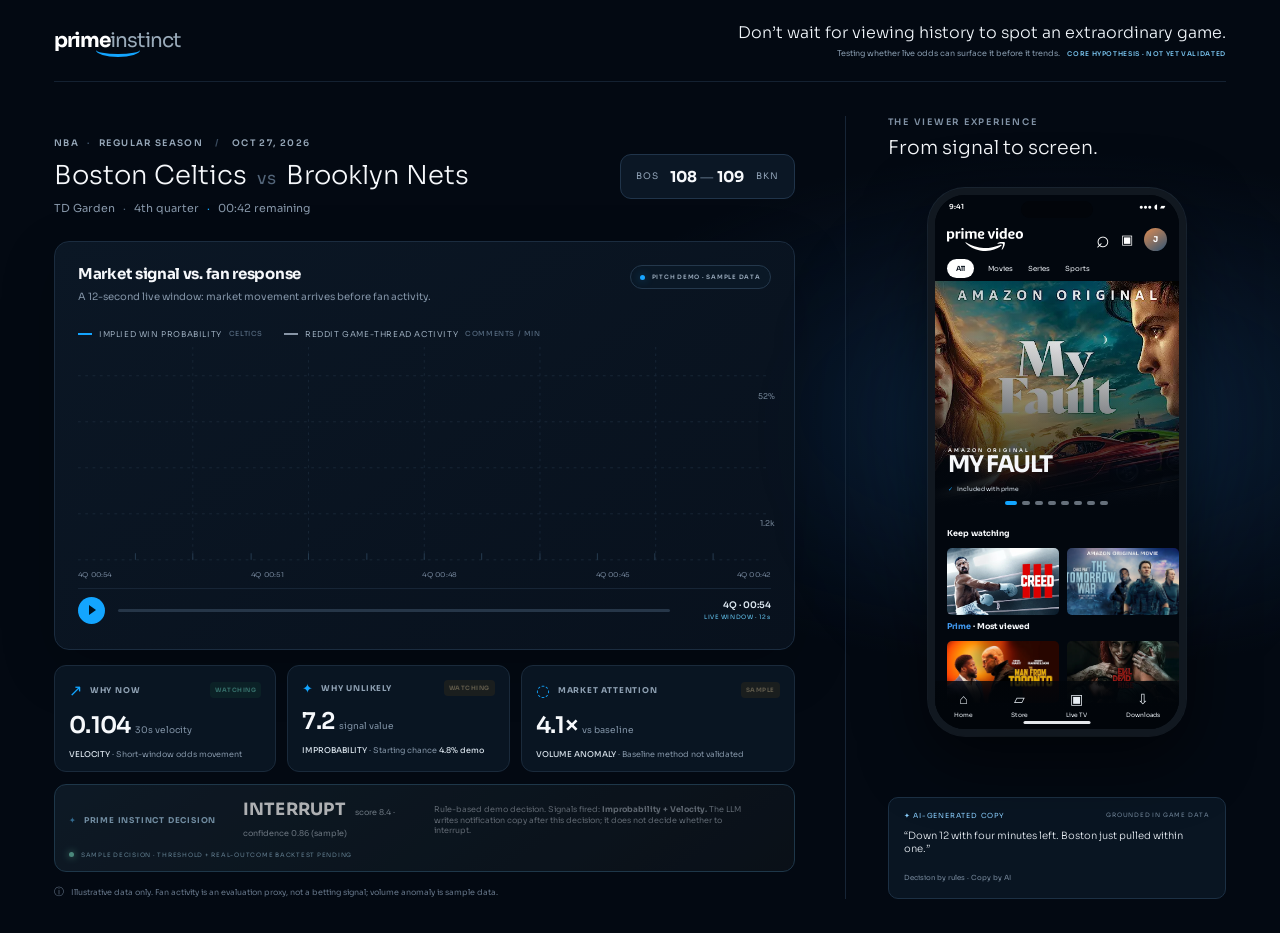
==== demo/index.html @ 635b57d3 "Organize prototype files by category" ====
<!doctype html>
<html lang="en">
  <head>
    <meta charset="UTF-8" />
    <meta name="viewport" content="width=device-width, initial-scale=1.0" />
    <meta name="theme-color" content="#030912" />
    <title>Prime Instinct — Live moment detected</title>
    <link rel="preconnect" href="https://fonts.googleapis.com" />
    <link rel="preconnect" href="https://fonts.gstatic.com" crossorigin />
    <link href="https://fonts.googleapis.com/css2?family=Sora:wght@300;400;500;600;700&display=swap" rel="stylesheet" />
    <link rel="stylesheet" href="styles.css?v=a978d26" />
    <link rel="stylesheet" href="alignment.css?v=a978d26" />
  </head>
  <body>
    <main class="app-shell">
      <header class="topbar">
        <a class="brand" href="#" aria-label="Prime Instinct home">
          <span class="brand-mark">prime<span>instinct</span></span>
          <span class="brand-arrow" aria-hidden="true"></span>
        </a>
        <div class="topbar-right">
          <div class="header-pitch">
            <p class="header-tagline">Don’t wait for viewing history to spot an extraordinary game.</p>
            <small class="header-context">Testing whether live odds can surface it before it trends. <b>CORE HYPOTHESIS · NOT YET VALIDATED</b></small>
          </div>
        </div>
      </header>

      <div class="workspace">
        <section class="analytics-panel">
          <div class="game-heading">
            <div>
              <div class="league-line">NBA <span>·</span> REGULAR SEASON <span class="separator">/</span> OCT 27, 2026</div>
              <h1>Boston Celtics <span class="versus">vs</span> Brooklyn Nets</h1>
              <p class="game-subtitle">TD Garden <span>·</span> 4th quarter <span class="blue-text">·</span> 00:42 remaining</p>
            </div>
            <div class="score-card"><span>BOS</span><strong>108 <b>—</b> 109</strong><span>BKN</span></div>
          </div>

          <div class="chart-card">
            <div id="chartVisualization">
            <div class="chart-topline">
              <div>
                <h2 id="chartTitle">Market signal vs. fan response</h2>
                <p id="chartDescription">A 12-second live window: market movement arrives before fan activity.</p>
              </div>
              <span class="chart-data-badge"><i></i> PITCH DEMO · SAMPLE DATA</span>
            </div>
            <div class="legend">
              <span id="legendPrimary"><i class="legend-odds"></i> IMPLIED WIN PROBABILITY <b>CELTICS</b></span>
              <span id="legendSecondary"><i class="legend-social"></i> REDDIT GAME-THREAD ACTIVITY <b>COMMENTS / MIN</b></span>
            </div>
            <div class="chart-wrap">
              <div class="chart-label label-odds">52%</div>
              <div class="chart-label label-social" id="secondaryAxisLabel">1.2k</div>
              <svg class="chart" viewBox="0 0 760 286" preserveAspectRatio="none" role="img" aria-label="Odds movement rises before game thread activity">
                <defs>
                  <linearGradient id="oddsFill" x1="0" x2="0" y1="0" y2="1"><stop offset="0" stop-color="#16a6ff" stop-opacity=".24"/><stop offset="1" stop-color="#16a6ff" stop-opacity="0"/></linearGradient>
                  <linearGradient id="buzzFill" x1="0" x2="0" y1="0" y2="1"><stop offset="0" stop-color="#a2b4c9" stop-opacity=".14"/><stop offset="1" stop-color="#a2b4c9" stop-opacity="0"/></linearGradient>
                  <clipPath id="chartRevealClip" class="chart-reveal-clip"><rect x="0" y="0" width="0" height="259"/></clipPath>
                </defs>
                <g class="grid-lines"><path d="M0 35H760M0 91H760M0 147H760M0 203H760M0 259H760"/><path d="M126 0V259M253 0V259M380 0V259M507 0V259M634 0V259"/></g>
                <g class="second-ticks" aria-hidden="true"><path d="M63 251V259M126 251V259M190 251V259M253 251V259M317 251V259M380 251V259M443 251V259M507 251V259M570 251V259M633 251V259M697 251V259"/></g>
                <path class="buzz-area animated-area" d="M0 231 C80 229 105 222 150 224 S220 218 254 221 S320 207 380 210 S465 196 508 200 S575 179 634 180 S700 115 760 80 L760 259 L0 259Z"/>
                <path class="odds-area animated-area" d="M0 221 C65 220 91 212 127 215 S210 209 253 211 S332 203 380 206 S448 193 507 195 S561 183 583 177 S610 134 634 105 S680 81 703 55 S738 39 760 30 L760 259 L0 259Z"/>
                <g clip-path="url(#chartRevealClip)">
                  <path class="buzz-line" d="M0 231 C80 229 105 222 150 224 S220 218 254 221 S320 207 380 210 S465 196 508 200 S575 179 634 180 S700 115 760 80"/>
                  <path class="odds-line" d="M0 221 C65 220 91 212 127 215 S210 209 253 211 S332 203 380 206 S448 193 507 195 S561 183 583 177 S610 134 634 105 S680 81 703 55 S738 39 760 30"/>
                </g>
                <g class="chart-marker" id="chartMarker"><line x1="475" y1="0" x2="475" y2="259"/><circle cx="475" cy="198" r="5"/><rect x="419" y="8" width="112" height="26" rx="13"/><text x="475" y="25" text-anchor="middle">ODDS SIGNAL</text></g>
                <g class="social-marker" id="socialMarker"><line x1="760" y1="0" x2="760" y2="259"/><circle cx="760" cy="80" r="4"/><rect x="633" y="38" width="120" height="24" rx="12"/><text x="693" y="54" text-anchor="middle">FAN ACTIVITY SPIKE</text></g>
                <g class="chart-axis"><text x="0" y="280">4Q 00:54</text><text x="190" y="280">4Q 00:51</text><text x="378" y="280">4Q 00:48</text><text x="568" y="280">4Q 00:45</text><text x="760" y="280" text-anchor="end">4Q 00:42</text></g>
              </svg>
            </div>
            <div class="timeline-control">
              <button class="play-button" id="playButton" aria-label="Play demo">
                <span id="playIcon" class="play-control-icon" aria-hidden="true">
                  <span class="play-glyph"></span>
                  <span class="pause-glyph"><i></i><i></i></span>
                  <img class="replay-glyph" src="../public/icons/replay.svg" alt="" />
                </span>
              </button>
              <div class="timeline-track"><div class="timeline-progress" id="timelineProgress"></div><input id="timelineSlider" type="range" min="0" max="100" value="0" aria-label="Demo timeline" /></div>
              <span class="time-readout" id="timeReadout"><b>4Q · 00:54</b><small id="timelineDelta">LIVE WINDOW · 12s</small></span>
            </div>
            </div>
            <section class="signal-details" id="signalDetails" aria-live="polite" hidden>
              <div class="signal-detail-top">
                <span class="eyebrow">SIGNAL DETAIL <i> / </i> <b id="signalDetailEyebrow">ODDS VELOCITY</b></span>
                <button class="signal-details-close" id="signalDetailsClose" type="button"><span>←</span> BACK TO MARKET VIEW</button>
              </div>
              <div class="signal-detail-grid">
                <div class="signal-detail-metric">
                  <span class="signal-detail-label">CURRENT DEMO VALUE</span>
                  <div class="signal-detail-value"><strong id="signalDetailValue"></strong><small id="signalDetailUnit"></small></div>
                  <p id="signalDetailContext"></p>
                </div>
                <div class="signal-detail-copy">
                  <span class="signal-detail-label">WHAT THIS SIGNAL MEANS</span>
                  <h3 id="signalDetailTitle"></h3>
                  <p id="signalDetailBody"></p>
                  <div class="signal-detail-caveat"><b>DEMO NOTE</b><p id="signalDetailNote"></p></div>
                </div>
              </div>
            </section>
          </div>

          <div class="signal-row">
            <article class="signal-card interactive-signal" data-signal="velocity" role="button" tabindex="0" aria-expanded="false" aria-controls="signalDetails" aria-label="Explain why the odds movement makes this a timely moment">
              <div class="signal-card-head"><span class="signal-icon">↗</span><span>WHY NOW</span><span class="status-tag" id="velocityStatus">WATCHING</span></div>
              <div class="signal-value">0.104 <small>30s velocity</small></div>
              <p><b>VELOCITY</b> · Short-window odds movement</p>
            </article>
            <article class="signal-card interactive-signal" data-signal="improbability" role="button" tabindex="0" aria-expanded="false" aria-controls="signalDetails" aria-label="Explain why this outcome is unusual">
              <div class="signal-card-head"><span class="signal-icon star">✦</span><span>WHY UNLIKELY</span><span class="status-tag muted" id="improbabilityStatus">WATCHING</span></div>
              <div class="signal-value">7.2 <small>signal value</small></div>
              <p><b>IMPROBABILITY</b> · Starting chance <b>4.8% demo</b></p>
            </article>
            <article class="signal-card volume-card interactive-signal" data-signal="volume" role="button" tabindex="0" aria-expanded="false" aria-controls="signalDetails" aria-label="Explain market attention and the sample volume baseline">
              <div class="signal-card-head"><span class="signal-icon">◌</span><span>MARKET ATTENTION</span><span class="status-tag muted">SAMPLE</span></div>
              <div class="signal-value">4.1× <small>vs baseline</small></div>
              <p><b>VOLUME ANOMALY</b> · Baseline method not validated</p>
            </article>
          </div>
          <div class="decision-card">
              <div class="decision-head"><span class="decision-icon">✦</span><span>PRIME INSTINCT DECISION</span></div>
              <div class="decision-result">INTERRUPT <span>score 8.4 · confidence 0.86 (sample)</span></div>
              <p>Rule-based demo decision. Signals fired: <b>Improbability + Velocity.</b> The LLM writes notification copy after this decision; it does not decide whether to interrupt.</p>
              <div class="decision-foot"><span class="pulse"></span> SAMPLE DECISION · THRESHOLD + REAL-OUTCOME BACKTEST PENDING</div>
          </div>
          <footer class="footnote"><span>ⓘ</span> Illustrative data only. Fan activity is an evaluation proxy, not a betting signal; volume anomaly is sample data.</footer>
        </section>

        <aside class="phone-column">
          <div class="phone-column-head"><div><div class="eyebrow">THE VIEWER EXPERIENCE</div><h2>From signal to screen.</h2></div></div>
          <div class="phone-stage">
            <div class="phone-glow"></div>
            <div class="phone-frame">
              <div class="phone-screen">
                <div class="phone-status"><span>9:41</span><span>●●●  ◖  ▰</span></div>
                <div class="phone-header"><img src="../public/figma/prime-video-logo.svg" alt="prime video"/><span class="phone-search">⌕</span><span class="cast-icon">▣</span><div class="profile-pic">J</div></div>
                <div class="phone-tabs"><span class="selected">All</span><span>Movies</span><span>Series</span><span>Sports</span></div>
                <div class="phone-hero"><img src="../public/figma/hero.png" alt="My Fault featured title artwork"/><div class="hero-shade"></div><div class="hero-copy"><span class="hero-kicker">AMAZON ORIGINAL</span><strong>MY FAULT</strong><span class="included"><i>✓</i> Included with prime</span></div></div>
                <div class="phone-dots"><i class="active"></i><i></i><i></i><i></i><i></i><i></i><i></i><i></i></div>
                <div class="phone-section"><h3>Keep watching</h3><div class="poster-row"><img src="../public/figma/recommended-1.png" alt="Recommended title artwork"/><img src="../public/figma/recommended-2.png" alt="Recommended title artwork"/></div></div>
                <div class="phone-section second-section"><h3><b>Prime</b> · Most viewed</h3><div class="poster-row"><img src="../public/figma/top-1.png" alt="Popular title artwork"/><img src="../public/figma/top-2.png" alt="Popular title artwork"/></div></div>
                <nav class="phone-nav"><span><b>⌂</b>Home</span><span><b>▱</b>Store</span><span><b>▣</b>Live TV</span><span><b>⇩</b>Downloads</span></nav>
                <button class="notification" id="notificationCard" type="button" aria-label="Open Celtics vs Nets live game">
                  <div class="notification-top"><div class="notification-logo"><img src="../public/figma/prime-video-logo.svg" alt=""/></div><span>now</span></div>
                  <div class="notification-content"><div class="notification-app-icon"><img src="../public/figma/prime-video-logo.svg" alt=""/></div><div><strong>The comeback is real.</strong><p>Boston just erased a 12-point deficit. One point game with 42 seconds left. Watch it live on Prime.</p></div></div>
                </button>
                <section class="game-detail" id="gameDetail" aria-label="Live game detail">
                  <button class="detail-back" id="detailBack" type="button"><span>‹</span> Prime Video</button>
                  <div class="detail-live-art"><span class="detail-live-badge"><i></i> LIVE NOW</span><div class="detail-score"><span>BOS</span><strong>108 <b>—</b> 109</strong><span>BKN</span></div><small>4TH · 00:42</small></div>
                  <div class="detail-content"><span class="detail-eyebrow">NBA · EASTERN CONFERENCE</span><h2>One point. Forty-two seconds.</h2><p>Boston erased a 12-point deficit and has the ball with a chance to take the lead. The comeback is happening now.</p><div class="detail-odds"><span>CELTICS WIN PROBABILITY</span><strong>4.8% <i>→</i> 26.5%</strong></div><button class="watch-live" type="button"><span>▶</span> Watch live</button><small class="detail-note">You opened this from a Prime Instinct alert.</small></div>
                </section>
                <div class="home-indicator"></div>
              </div>
            </div>
          </div>
          <div class="copy-preview"><div class="copy-top"><span>✦ AI-GENERATED COPY</span><span class="copy-dot">GROUNDED IN GAME DATA</span></div><p>“Down 12 with four minutes left. Boston just pulled within one.”</p><small>Decision by rules · Copy by AI</small></div>
        </aside>
      </div>
    </main>
    <script src="app.js"></script>
  </body>
</html>
---- demo/styles.css ----
:root{font-family:'Sora',Arial,sans-serif;color:#f6f8fb;background:#030912;font-synthesis:none;text-rendering:optimizeLegibility;--blue:#13a5ff;--ink:#030912;--panel:#081321;--muted:#8999aa;--line:#1b2a3b}*{box-sizing:border-box}body{margin:0;min-width:320px;background:radial-gradient(ellipse at 83% 44%,#0b1c31 0,transparent 35%),#030912;color:#f6f8fb}.app-shell{max-width:1600px;margin:auto;padding:0 54px 34px}.topbar{height:82px;display:flex;align-items:center;justify-content:space-between;border-bottom:1px solid #142131}.brand{position:relative;color:#fff;text-decoration:none;display:flex;align-items:center;gap:8px;font-size:20px;font-weight:700;letter-spacing:-1px}.brand-mark span{color:#9aabba;font-weight:400}.brand-arrow{position:absolute;left:50%;top:calc(100% - 10px);display:block;width:44px;height:14px;border-bottom:3px solid var(--blue);border-radius:50%;transform:translateX(-50%);margin:0}.topbar-right{display:flex;align-items:center;gap:18px}.demo-pill{font-size:9px;letter-spacing:1.25px;color:#b2c0ce;background:#0a1826;border:1px solid #203347;padding:9px 12px;border-radius:30px}.demo-pill i,.live-dot{display:inline-block;width:6px;height:6px;background:#2cd6a5;border-radius:50%;margin-right:7px;box-shadow:0 0 10px #2cd6a5}.icon-button{width:34px;height:34px;border:1px solid #26384b;background:#0b1725;color:#c9d5e0;border-radius:50%;font-size:18px}.avatar,.profile-pic{display:grid;place-items:center;width:32px;height:32px;border-radius:50%;background:linear-gradient(145deg,#de8c52,#315575);color:#fff;font-weight:700;font-size:12px}.workspace{display:grid;grid-template-columns:minmax(0,1.65fr) minmax(365px,.85fr);gap:50px;padding-top:34px}.analytics-panel{min-width:0}.eyebrow{font-size:9px;letter-spacing:1.75px;color:#8192a5;font-weight:600}.game-heading{display:flex;justify-content:space-between;align-items:center;margin:21px 0 26px}.league-line{color:#96a7b8;font-size:9px;letter-spacing:1.35px;font-weight:600}.league-line span{color:#41546a;margin:0 5px}.league-line .separator{margin:0 9px;color:#3a4b5e}h1{font-size:26px;letter-spacing:-1.1px;margin:10px 0 7px;font-weight:600}.versus{color:#536579;font-weight:400;font-size:17px;margin:0 4px}.game-subtitle{color:#8595a7;font-size:11px;margin:0}.game-subtitle span{margin:0 5px;color:#526477}.blue-text{color:var(--blue)!important}.score-card{background:#0b1725;border:1px solid #20344a;border-radius:11px;display:grid;grid-template-columns:1fr auto 1fr;align-items:center;gap:9px;padding:12px 15px;min-width:175px}.score-card span{font-size:9px;color:#8fa1b5;letter-spacing:1px}.score-card span:last-child{text-align:right}.score-card strong{font-size:15px;white-space:nowrap}.score-card strong b{color:#506174;font-weight:400}.chart-card{background:linear-gradient(145deg,#0b1725,#08111d);border:1px solid #1b2c3f;border-radius:15px;padding:22px 23px 17px;box-shadow:0 18px 55px #0003}.chart-topline{display:flex;align-items:flex-start;justify-content:space-between}.chart-topline h2{font-size:15px;letter-spacing:-.3px;margin:0 0 7px;font-weight:600}.chart-topline p{font-size:10px;color:#8293a6;margin:0}.range-button{font:600 8px 'Sora';letter-spacing:.8px;color:#aebdca;background:#0b1928;border:1px solid #26394d;border-radius:7px;padding:9px 11px}.range-button span{font-size:12px;margin-left:8px}.legend{display:flex;gap:21px;margin-top:25px;margin-bottom:8px}.legend span{display:flex;align-items:center;gap:7px;color:#97a8b9;font-size:8px;letter-spacing:.6px}.legend b{color:#53677c;font-weight:500;font-size:7px}.legend-odds,.legend-social{width:14px;height:2px;background:#14a5ff;display:inline-block}.legend-social{height:2px;background:#8795a6;border:0}.chart-wrap{height:235px;position:relative}.chart{width:100%;height:100%;overflow:visible}.grid-lines path{stroke:#1a2939;stroke-width:1;stroke-dasharray:3 5;fill:none}.odds-area{fill:url(#oddsFill)}.buzz-area{fill:url(#buzzFill)}.odds-line,.buzz-line{fill:none;stroke:#13a5ff;stroke-width:3;vector-effect:non-scaling-stroke;stroke-linecap:round}.buzz-line{stroke:#93a3b5;stroke-width:2;stroke-dasharray:none}.chart-axis{font:8px 'Sora';fill:#728398}.chart-label{position:absolute;right:-4px;color:#78899b;font-size:8px;transform:translateY(-50%)}.label-odds{top:21%}.label-social{top:75%}.chart-marker line{stroke:#15a5ff;stroke-width:1;stroke-dasharray:4 4;opacity:.8}.chart-marker circle{fill:#14a5ff;stroke:#a3dcff;stroke-width:2}.chart-marker rect{fill:#103657;stroke:#167bb9}.chart-marker text{fill:#8ed4ff;font:600 7px 'Sora';letter-spacing:.6px}.timeline-control{height:44px;margin-top:6px;border-top:1px solid #172536;display:flex;align-items:flex-end;gap:13px}.play-button{width:27px;height:27px;border:0;border-radius:50%;color:#00111f;background:var(--blue);display:grid;place-items:center;font-size:10px;padding-left:2px;cursor:pointer}.timeline-track{height:20px;flex:1;position:relative;display:flex;align-items:center}.timeline-track:before{content:'';height:3px;width:100%;position:absolute;left:0;background:#263648;border-radius:4px}.timeline-progress{height:3px;width:72%;position:absolute;left:0;background:#14a5ff;border-radius:4px}.timeline-track input{position:absolute;inset:0;width:100%;opacity:0;cursor:pointer}.time-readout{font-size:9px;color:#b9c6d3;white-space:nowrap}.text-button{border:0;background:none;color:#17a8ff;font:600 8px 'Sora';letter-spacing:.8px;cursor:pointer;padding:7px 0 0 4px}.signal-row{display:grid;grid-template-columns:1fr 1fr 1.23fr;gap:11px;margin-top:15px}.signal-card,.decision-card{background:#091522;border:1px solid #1a2a3b;border-radius:12px;padding:14px 14px 12px;min-width:0}.signal-card-head{display:flex;align-items:center;gap:7px;color:#8fa1b3;font-size:8px;letter-spacing:.8px;white-space:nowrap}.signal-icon{color:#13a5ff;font-size:16px;font-weight:600}.signal-icon.star{font-size:13px}.status-tag{margin-left:auto;color:#69d7bd;background:#0e302c;border-radius:4px;padding:4px 5px;font-size:6px;letter-spacing:.5px}.status-tag.muted{color:#c2a978;background:#30291b}.signal-value{font-size:23px;font-weight:600;margin:10px 0 9px;letter-spacing:-.7px}.signal-value small{font-size:9px;color:#8092a5;font-weight:400;letter-spacing:0}.mini-meter{height:3px;background:#1b2b3d;border-radius:5px;overflow:hidden}.mini-meter span{height:100%;display:block;background:linear-gradient(90deg,#0877bc,#25b4ff);border-radius:5px}.mini-meter.dim span{background:linear-gradient(90deg,#48586a,#b4c0cc)}.signal-card p,.decision-card p{font-size:8px;color:#8192a4;line-height:1.6;margin:9px 0 0}.signal-card p b{color:#d3dde6;font-weight:500}.decision-card{background:linear-gradient(145deg,#09243b,#091522);border-color:#15517b}.decision-head{display:flex;align-items:center;gap:7px;color:#8bcfff;font-size:8px;letter-spacing:.8px}.decision-icon{color:#13a5ff}.decision-result{font-size:17px;font-weight:700;letter-spacing:.25px;color:#fff;margin-top:12px}.decision-result span{font-size:8px;font-weight:400;color:#93a8bc;margin-left:5px;letter-spacing:0}.decision-foot{margin-top:11px;padding-top:9px;border-top:1px solid #16334a;color:#76bce3;font-size:6px;letter-spacing:.75px;white-space:nowrap}.pulse{display:inline-block;background:#36d5ac;width:5px;height:5px;border-radius:50%;margin-right:5px;box-shadow:0 0 7px #36d5ac}.footnote{font-size:8px;color:#647487;margin-top:13px}.footnote span{font-size:10px;margin-right:5px}.phone-column{border-left:1px solid #172536;padding-left:42px;min-width:0;display:flex;flex-direction:column}.phone-column-head{display:flex;justify-content:space-between;align-items:flex-end;margin:0 0 8px}.phone-column-head h2{font-size:19px;font-weight:500;letter-spacing:-.7px;margin:8px 0 0}.step-count{color:#ced8e1;font-size:9px;letter-spacing:1px;margin-bottom:4px}.step-count i{color:#526478;font-style:normal}.phone-stage{position:relative;min-height:585px;display:flex;align-items:center;justify-content:center}.phone-glow{position:absolute;width:285px;height:285px;top:120px;left:50%;transform:translateX(-50%);background:#0069b833;filter:blur(80px);border-radius:50%}.phone-frame{z-index:1;width:258px;height:548px;border:7px solid #111820;border-radius:37px;background:#01050a;box-shadow:0 22px 65px #0009,0 0 0 1px #53647755;position:relative;padding:0;overflow:hidden}.phone-frame:before{content:'';position:absolute;z-index:4;top:6px;left:50%;transform:translateX(-50%);width:72px;height:17px;border-radius:14px;background:#02050a}.phone-screen{height:100%;position:relative;overflow:hidden;background:#02070e}.phone-status{height:25px;padding:7px 14px 0;display:flex;justify-content:space-between;color:#fff;font-size:7px;font-weight:600;position:relative;z-index:2}.phone-header{height:39px;display:flex;align-items:center;padding:0 12px;gap:11px;position:relative;z-index:2}.phone-header img{width:76px;height:auto;filter:brightness(0) invert(1)}.phone-search{font-size:23px;margin-left:auto;color:white;line-height:1}.cast-icon{font-size:13px;color:#fff}.profile-pic{width:23px;height:23px;font-size:8px}.phone-tabs{position:absolute;z-index:2;top:64px;left:12px;display:flex;gap:13px;align-items:center;font-size:7px;color:#e9edf2}.phone-tabs span{padding:4px 1px}.phone-tabs .selected{background:#fff;color:#07101b;border-radius:20px;padding:5px 9px;font-weight:600}.phone-hero{position:absolute;top:86px;left:0;width:100%;height:226px;overflow:hidden}.phone-hero>img{width:100%;height:100%;object-fit:cover;object-position:center 24%}.hero-shade{position:absolute;inset:0;background:linear-gradient(0deg,#02070e 0%,transparent 74%),linear-gradient(90deg,#02070e3a,transparent)}.hero-copy{position:absolute;bottom:14px;left:13px;display:flex;flex-direction:column}.hero-kicker{font-size:5px;letter-spacing:2px;font-weight:600}.hero-copy strong{font-size:23px;line-height:1.05;letter-spacing:-1.2px}.included{font-size:6px;margin-top:8px;color:#d6e0ea}.included i{font-style:normal;color:#13a5ff;margin-right:3px}.phone-dots{position:absolute;top:306px;left:0;width:100%;display:flex;justify-content:center;gap:5px}.phone-dots i{width:8px;height:4px;background:#66707b;border-radius:4px}.phone-dots i.active{width:12px;background:#12a5ff}.phone-section{position:absolute;top:333px;left:12px;right:0}.phone-section h3{font-size:8px;margin:0 0 10px;font-weight:600}.poster-row{display:flex;gap:8px}.poster-row img{width:112px;height:67px;border-radius:5px;object-fit:cover}.second-section{top:426px}.second-section h3 b{color:#429af1}.second-section .poster-row img{height:62px}.phone-nav{position:absolute;bottom:0;height:48px;background:linear-gradient(0deg,#01050a 35%,#01050acc);left:0;right:0;display:flex;justify-content:space-around;align-items:center;z-index:2;color:#e7edf3;font-size:6px}.phone-nav span{display:flex;align-items:center;flex-direction:column;gap:3px}.phone-nav b{font-size:14px;font-weight:400}.notification{position:absolute;z-index:5;left:9px;right:9px;top:44px;border-radius:12px;background:#f2f2f4;color:#121418;padding:10px 10px 0;box-shadow:0 8px 25px #0008;transform:translateY(-145%);opacity:0;transition:transform .75s cubic-bezier(.2,.75,.25,1),opacity .4s}.notification.show{transform:translateY(0);opacity:1}.notification-top{display:flex;justify-content:space-between;align-items:center;color:#66707b;font-size:7px}.notification-logo{font-size:8px;font-weight:700;color:#121820}.notification-logo span{color:#0b8bde;margin-left:2px}.notification-content{display:flex;gap:8px;margin-top:9px}.notification-app-icon{width:26px;height:26px;background:linear-gradient(135deg,#00a4eb,#063f7e);border-radius:7px;display:grid;place-items:center;color:white;font-size:10px;flex:none}.notification-content strong{font-size:6px;letter-spacing:.3px}.notification-content p{font-size:9px;line-height:1.35;font-weight:600;margin:3px 0}.notification-content small{font-size:7px;line-height:1.3;display:block;color:#50545c}.notification-actions{height:27px;margin-top:7px;border-top:1px solid #d7d9dd;display:flex;justify-content:space-between;align-items:center;color:#087cc1;font-size:7px;font-weight:600;padding-left:34px}.notification-actions i{font-style:normal;font-size:18px}.home-indicator{position:absolute;z-index:3;bottom:5px;left:50%;transform:translateX(-50%);width:67px;height:3px;border-radius:5px;background:#e4e7eb}.phone-caption{position:absolute;right:-3px;top:51%;display:flex;align-items:center;gap:9px;z-index:2}.caption-line{height:1px;width:26px;background:var(--blue)}.phone-caption div{display:flex;flex-direction:column;gap:5px}.phone-caption b{font-size:7px;letter-spacing:.8px;color:#9ccdec}.phone-caption small{font-size:7px;color:#718398}.copy-preview{border:1px solid #1c3044;border-radius:10px;background:#091522;padding:13px 15px;margin-top:auto}.copy-top{display:flex;align-items:center;justify-content:space-between;color:#8acfff;font-size:7px;letter-spacing:.8px}.copy-dot{font-size:6px;color:#74899d}.copy-preview p{font-size:10px;line-height:1.55;margin:9px 0;color:#e8eef4}.copy-preview>small{font-size:7px;color:#77899c}@media(max-width:1100px){.app-shell{padding:0 28px 28px}.workspace{grid-template-columns:minmax(0,1.35fr) minmax(320px,.8fr);gap:28px}.phone-column{padding-left:26px}.signal-row{grid-template-columns:1fr 1fr}.decision-card{grid-column:1/-1}.phone-frame{width:238px;height:520px}.phone-stage{min-height:560px}}@media(max-width:800px){.app-shell{padding:0 18px 24px}.topbar{height:68px}.demo-pill{font-size:7px}.workspace{display:flex;flex-direction:column;gap:30px;padding-top:25px}.phone-column{border-left:0;border-top:1px solid #172536;padding:25px 0 0}.phone-stage{min-height:600px}.phone-frame{width:258px;height:548px}.phone-caption{right:calc(50% - 215px)}.copy-preview{margin-top:0}.game-heading{align-items:flex-start;gap:14px;flex-direction:column}h1{font-size:22px}.score-card{align-self:flex-end;margin-top:-5px}.chart-card{padding:17px 15px}.chart-wrap{height:200px}.legend{gap:12px;flex-wrap:wrap}.signal-row{grid-template-columns:1fr 1fr}.decision-card{grid-column:1/-1}}@media(max-width:480px){.app-shell{padding:0 12px 20px}.topbar-right{gap:8px}.demo-pill{letter-spacing:.4px;padding:8px}.avatar{width:28px;height:28px}.league-line{font-size:8px}h1{font-size:19px}.chart-topline{gap:8px;flex-direction:column}.chart-topline h2{font-size:14px}.range-button{align-self:flex-end}.chart-wrap{height:175px}.legend span{font-size:7px}.signal-row{grid-template-columns:1fr}.decision-card{grid-column:auto}.phone-caption{right:-3px;top:auto;bottom:20px}.phone-frame{transform:scale(.94)}.phone-stage{min-height:565px;margin:0 -6px}.copy-top{font-size:6px}}
:root{--notify-glass:rgba(8,26,52,.88)}
.draw-line{transition:stroke-dashoffset .09s linear}.animated-area{transition:clip-path .09s linear}.chart-marker{opacity:0;transition:opacity .35s ease}.chart-marker.fired{opacity:1}.signal-card,.decision-card{transition:border-color .35s ease,background .35s ease,box-shadow .35s ease}.signal-card.active{border-color:#1479b5;box-shadow:0 0 20px #008de51c}.decision-card:not(.active){filter:saturate(.55);opacity:.68}.decision-card.active{filter:none;opacity:1;box-shadow:0 0 30px #007bc82e;animation:decision-pulse 1.2s ease-out 1}.status-tag{opacity:.45;transition:opacity .3s}.signal-card.active .status-tag{opacity:1}.notification{top:39px;left:8px;right:8px;border-radius:15px;padding:9px 10px 11px;background:var(--notify-glass);color:#f5f8ff;border:1px solid #ffffff22;backdrop-filter:blur(18px);-webkit-backdrop-filter:blur(18px);box-shadow:0 10px 28px #0008;transform:translateY(-170%);opacity:0;transition:transform .8s cubic-bezier(.18,.78,.25,1),opacity .45s ease}.notification.show{transform:translateY(0);opacity:1}.notification-top{color:#bdcbe0;font-size:7px}.notification-logo img{display:block;width:56px;height:17px;filter:brightness(0) invert(1)}.notification-content{align-items:center;gap:8px;margin-top:7px}.notification-app-icon{width:34px;height:34px;border-radius:9px;background:linear-gradient(145deg,#09295c,#087fca);padding:5px;box-shadow:inset 0 0 0 1px #ffffff24}.notification-app-icon img{display:block;width:100%;height:100%;object-fit:contain;filter:brightness(0) invert(1)}.notification-content>div:last-child{min-width:0}.notification-content strong{display:block;font-size:8px;line-height:1.35;letter-spacing:0;color:#fff}.notification-content p{font-size:7px;line-height:1.45;font-weight:400;margin:2px 0 0;color:#e1e9f5}.phone-screen.notification-visible .phone-status{color:#fff}.phone-screen.notification-visible:after{content:'';position:absolute;inset:0;z-index:3;pointer-events:none;background:#03112c14;backdrop-filter:blur(1.3px)}.phone-screen.notification-visible .notification{z-index:6}@keyframes decision-pulse{0%{box-shadow:0 0 0 0 #10a5ff77}100%{box-shadow:0 0 0 14px #10a5ff00}}@media(prefers-reduced-motion:reduce){*,*:before,*:after{scroll-behavior:auto!important;transition-duration:.01ms!important;animation-duration:.01ms!important;animation-iteration-count:1!important}}
:root{--phone-blue:#0b8edb}.notification{display:block;width:auto;text-align:left;font:inherit;cursor:pointer}.notification:focus-visible{outline:2px solid #7ed3ff;outline-offset:2px}.notification:hover{background:rgba(13,35,67,.94)}.game-detail{position:absolute;z-index:7;inset:0;background:#02070e;opacity:0;visibility:hidden;transform:translateY(18px);transition:opacity .28s ease,transform .38s cubic-bezier(.2,.72,.2,1),visibility .28s;overflow-y:auto}.game-detail.open{opacity:1;visibility:visible;transform:translateY(0)}.detail-back{position:absolute;z-index:2;top:33px;left:12px;border:0;background:#071a30cc;color:#f4f8fc;padding:5px 10px 5px 6px;border-radius:18px;font:500 8px 'Sora';cursor:pointer;display:flex;align-items:center;gap:4px}.detail-back span{font-size:18px;line-height:12px;color:#49baff}.detail-live-art{height:205px;position:relative;display:flex;flex-direction:column;align-items:center;justify-content:center;gap:8px;background:radial-gradient(ellipse at 50% 100%,#0e69a0 0,#092443 35%,#030912 77%);border-bottom:1px solid #15334d}.detail-live-art:after{content:'';position:absolute;inset:0;background:linear-gradient(0deg,#02070e 0,transparent 50%,#02070e55)}.detail-live-badge,.detail-score,.detail-live-art>small{position:relative;z-index:1}.detail-live-badge{font-size:6px;color:#c2d6e8;letter-spacing:1px}.detail-live-badge i{display:inline-block;width:5px;height:5px;border-radius:50%;background:#ff4d5d;margin-right:4px;box-shadow:0 0 8px #ff4d5d}.detail-score{display:grid;grid-template-columns:30px auto 30px;align-items:center;gap:7px;text-align:center}.detail-score span{font-size:8px;color:#95aabd;letter-spacing:1px}.detail-score span:last-child{text-align:right}.detail-score strong{font-size:21px;white-space:nowrap}.detail-score strong b{font-weight:400;color:#667a8f}.detail-live-art>small{font-size:7px;color:#94a9bd;letter-spacing:1px}.detail-content{padding:16px 14px 18px}.detail-eyebrow{font-size:6px;letter-spacing:1.2px;color:#52baff}.detail-content h2{font-size:17px;line-height:1.2;letter-spacing:-.45px;margin:8px 0}.detail-content>p{font-size:8px;line-height:1.6;color:#b5c4d3;margin:0}.detail-odds{border:1px solid #1a354c;border-radius:8px;background:#081626;padding:10px;margin-top:14px;display:flex;flex-direction:column;gap:6px}.detail-odds span{font-size:6px;letter-spacing:.8px;color:#8399ad}.detail-odds strong{font-size:12px}.detail-odds i{color:#1ba7f6;font-style:normal;margin:0 6px}.watch-live{border:0;width:100%;height:35px;margin-top:12px;border-radius:6px;background:#139fe9;color:#001323;font:600 9px 'Sora';cursor:pointer}.watch-live span{font-size:8px;margin-right:6px}.watch-live:hover{background:#55bcff}.detail-note{display:block;text-align:center;font-size:6px;color:#6f8397;margin-top:10px}.phone-screen.detail-open .phone-status,.phone-screen.detail-open .phone-header,.phone-screen.detail-open .phone-tabs,.phone-screen.detail-open .phone-hero,.phone-screen.detail-open .phone-dots,.phone-screen.detail-open .phone-section,.phone-screen.detail-open .phone-nav,.phone-screen.detail-open .notification{visibility:hidden}.phone-screen.detail-open .phone-status{visibility:visible}
---- demo/alignment.css ----
.timeline-control {
  align-items: center;
}

#playButton {
  display: grid;
  place-items: center;
  padding: 0;
}

#playIcon {
  position: relative;
  display: block;
  width: 15px;
  height: 15px;
  flex: none;
  transition: width .12s ease, height .12s ease;
}

#playIcon.is-replay {
  width: 16px;
  height: 16px;
}

#playIcon .play-glyph,
#playIcon .pause-glyph,
#playIcon .replay-glyph {
  transition: opacity .12s ease;
}

#playIcon .pause-glyph,
#playIcon .replay-glyph {
  opacity: 0;
}

#playIcon.is-paused .play-glyph,
#playIcon.is-replay .play-glyph {
  opacity: 0;
}

#playIcon.is-paused .pause-glyph {
  opacity: 1;
}

#playIcon.is-replay .replay-glyph {
  opacity: 1;
}

#playIcon .play-glyph,
#playIcon .pause-glyph,
#playIcon .replay-glyph {
  position: absolute;
  top: 50%;
  left: 50%;
  transition: opacity .12s ease;
}

#playIcon .play-glyph {
  width: 0;
  height: 0;
  margin: -5px 0 0 -3px;
  border-top: 5px solid transparent;
  border-bottom: 5px solid transparent;
  border-left: 7px solid currentColor;
}

#playIcon .pause-glyph {
  display: flex;
  gap: 3px;
  transform: translate(-50%, -50%);
}

#playIcon .pause-glyph i {
  display: block;
  width: 2.5px;
  height: 11px;
  border-radius: 1px;
  background: currentColor;
}

#playIcon .replay-glyph {
  width: 14px;
  height: 14px;
  object-fit: contain;
  transform: translate(-50%, -50%);
}

.header-pitch {
  display: flex;
  flex-direction: column;
  align-items: flex-end;
  gap: 5px;
  max-width: 680px;
  text-align: right;
}

.header-tagline {
  margin: 0;
  color: #f0f5fa;
  font-size: 15px;
  font-weight: 600;
  letter-spacing: -.25px;
  line-height: 1.25;
}

.header-context {
  color: #8598ab;
  font-size: 8px;
  line-height: 1.3;
}

.header-context b {
  color: #74bce6;
  margin-left: 5px;
  font-size: 6.5px;
  font-weight: 600;
  letter-spacing: .65px;
}

.chart-data-badge {
  display: inline-flex;
  align-items: center;
  flex: none;
  gap: 7px;
  margin-top: 1px;
  padding: 7px 9px;
  border: 1px solid #24384c;
  border-radius: 20px;
  color: #9aabbd;
  background: #0a1826;
  font-size: 6px;
  font-weight: 600;
  letter-spacing: .75px;
  white-space: nowrap;
}

.chart-data-badge i {
  width: 5px;
  height: 5px;
  border-radius: 50%;
  background: #18a5ff;
  box-shadow: 0 0 8px #18a5ff77;
}

@media(max-width: 800px) {
  .header-pitch { max-width: 60vw; }
  .header-tagline { font-size: 12px; }
  .header-context { font-size: 7px; }
}

@media(max-width: 480px) {
  .topbar { height: auto; min-height: 68px; gap: 8px; }
  .header-pitch { max-width: 58vw; gap: 3px; }
  .header-tagline { font-size: 8px; }
  .header-context { font-size: 5.5px; }
  .header-context b { display: block; margin: 2px 0 0; font-size: 5px; }
}

/* Signal cards open an explanation panel without changing the main comparison chart. */
.interactive-signal {
  cursor: pointer;
  transition: border-color .25s ease, background .25s ease, box-shadow .25s ease, opacity .25s ease;
}

.interactive-signal:hover,
.interactive-signal:focus-visible {
  border-color: #2677a8;
  outline: none;
}

.interactive-signal.selected {
  border-color: #13a5ff;
  background: linear-gradient(145deg, #0b2235, #091522);
  box-shadow: 0 0 22px #008de526;
}

.interactive-signal.selected .status-tag {
  opacity: 1;
}

.signal-details {
  display: flex;
  flex-direction: column;
  gap: 27px;
  min-height: 365px;
  padding: 22px 23px 24px;
  border: 1px solid #15517b;
  border-radius: 9px;
  background: radial-gradient(ellipse at 16% 80%, #0e3150 0, transparent 40%), linear-gradient(115deg, #091a2a, #07111d 75%);
  animation: detail-in .22s ease-out;
}

.signal-details[hidden] {
  display: none;
}

#chartVisualization[hidden] {
  display: none;
}

.signal-detail-top {
  display: flex;
  justify-content: space-between;
  align-items: center;
  gap: 12px;
  padding-bottom: 13px;
  border-bottom: 1px solid #1b3044;
}

.signal-detail-top .eyebrow i {
  margin: 0 7px;
  color: #3c536a;
  font-style: normal;
}

.signal-detail-top .eyebrow b {
  color: #79c8f5;
  font-weight: 600;
}

/* Keep the timeline grounded in the live game clock while exposing second-level movement. */
.second-ticks path {
  stroke: #2a4258;
  stroke-width: 1;
}

.time-readout {
  display: flex;
  flex-direction: column;
  align-items: flex-end;
  gap: 2px;
  min-width: 88px;
}

.time-readout b {
  color: #dce7f0;
  font-size: 9px;
  font-weight: 600;
}

.time-readout small {
  color: #66c8f4;
  font-size: 6px;
  letter-spacing: .55px;
}

.signal-details-close {
  display: flex;
  align-items: center;
  gap: 7px;
  border: 1px solid #263c51;
  border-radius: 6px;
  padding: 8px 10px;
  background: #0a1928;
  color: #a8bed1;
  font: 600 7px 'Sora', Arial, sans-serif;
  letter-spacing: .55px;
  cursor: pointer;
}

.signal-details-close span {
  color: #19a9ff;
  font-size: 12px;
}

.signal-details-close:hover,
.signal-details-close:focus-visible {
  border-color: #1689c9;
  color: #fff;
  outline: none;
}

.signal-detail-grid {
  display: grid;
  grid-template-columns: minmax(180px, .82fr) minmax(0, 1.4fr);
  gap: 34px;
  align-items: stretch;
  flex: 1;
  padding: 0 7px;
}

.signal-detail-metric {
  display: grid;
  grid-template-rows: 10px 69px 30px;
  row-gap: 14px;
  align-content: center;
  min-width: 0;
  padding-right: 25px;
  border-right: 1px solid #1c3348;
}

.signal-detail-label {
  color: #8399ad;
  font-size: 7px;
  font-weight: 600;
  letter-spacing: 1px;
}

.signal-detail-value {
  display: flex;
  flex-direction: column;
  align-items: flex-start;
  justify-content: center;
  height: 69px;
}

.signal-detail-metric strong {
  display: block;
  color: #f4f8fc;
  font-size: 36px;
  font-weight: 600;
  letter-spacing: -1.5px;
  line-height: 1;
}

.signal-detail-metric small {
  display: block;
  color: #8ea2b5;
  font-size: 9px;
  line-height: 1.4;
  margin-top: 5px;
}

.signal-detail-context {
  height: 30px;
  margin: 0;
  color: #a9bbca;
  font-size: 8px;
  line-height: 1.6;
}

.signal-detail-copy {
  display: flex;
  flex-direction: column;
  justify-content: center;
  min-width: 0;
}

.signal-detail-copy h3 {
  min-height: 20px;
  margin: 8px 0 7px;
  font-size: 16px;
  font-weight: 600;
  letter-spacing: -.35px;
  line-height: 20px;
}

.signal-detail-copy > p {
  max-width: 560px;
  min-height: 45px;
  margin: 0;
  color: #b8c6d4;
  font-size: 9px;
  line-height: 1.65;
}

.signal-detail-caveat {
  min-height: 49px;
  margin-top: 12px;
}

.signal-detail-caveat b {
  color: #b8c6d4;
  font-size: 7px;
  font-weight: 700;
  letter-spacing: 1.1px;
}

.signal-detail-caveat p {
  min-height: 25px;
  margin: 6px 0 0;
  color: #9eafbf;
  font-size: 8px;
  line-height: 1.55;
}

@media(max-width: 800px) {
  .signal-detail-grid { grid-template-columns: minmax(120px, .65fr) minmax(0, 1.4fr); gap: 20px; }
  .signal-details { min-height: 330px; }
}

@media(max-width: 520px) {
  .signal-details { gap: 18px; min-height: 420px; padding: 16px; }
  .signal-detail-top { align-items: flex-start; }
  .signal-detail-grid { grid-template-columns: 1fr; gap: 17px; padding: 0; }
  .signal-detail-metric { padding: 0 0 14px; border-right: 0; border-bottom: 1px solid #1c3348; }
  .signal-detail-metric { grid-template-rows: 10px 56px 30px; row-gap: 7px; }
  .signal-detail-value { height: 56px; }
  .signal-detail-metric strong { font-size: 28px; }
  .signal-detail-copy { justify-content: flex-start; }
  .signal-detail-copy > p { min-height: 0; }
  .signal-detail-caveat { min-height: 0; }
  .signal-detail-caveat p { min-height: 0; }
  .signal-detail-caveat { margin-top: 11px; }
}

@keyframes detail-in {
  from { opacity: 0; transform: translateY(-5px); }
  to { opacity: 1; transform: translateY(0); }
}

.social-marker {
  opacity: 0;
  transition: opacity .35s ease;
}

.social-marker.fired {
  opacity: 1;
}

.social-marker line {
  stroke: #a7b5c4;
  stroke-width: 1;
  stroke-dasharray: 4 4;
  opacity: .7;
}

.social-marker circle {
  fill: #a7b5c4;
  stroke: #e2e8ee;
  stroke-width: 2;
}

.social-marker rect {
  fill: #263444;
  stroke: #586b7e;
}

.social-marker text {
  fill: #e1e8ef;
  font: 600 7px 'Sora';
  letter-spacing: .4px;
}

.decision-card {
  display: grid;
  grid-template-columns: minmax(150px, .9fr) minmax(170px, 1fr) 2fr;
  align-items: center;
  gap: 10px 18px;
  margin-top: 12px;
}

.decision-result,
.decision-card p,
.decision-foot {
  margin: 0;
}

.decision-foot {
  padding-top: 0;
  border-top: 0;
}

@media (max-width: 800px) {
  .decision-card {
    grid-template-columns: 1fr 1fr;
  }

  .decision-card p,
  .decision-foot {
    grid-column: 1 / -1;
  }
}

/* Amazon Echo typography principles: light sentence headlines, bold subheads,
   restrained tracking, readable leading, and left-aligned explanatory copy. */
body {
  letter-spacing: 0;
}

h1,
.header-tagline,
.phone-column-head h2,
.detail-content h2 {
  font-weight: 300;
  letter-spacing: 0;
  line-height: 1.33;
}

.header-tagline {
  font-size: 16px;
}

.chart-topline h2,
.phone-section h3,
.signal-card-head,
.decision-head {
  font-weight: 700;
}

.chart-topline p,
.game-subtitle,
.signal-card p,
.decision-card p,
.detail-content > p,
.copy-preview p {
  max-width: 52ch;
  text-align: left;
  line-height: 1.33;
  letter-spacing: 0;
}

.detail-content > p,
.copy-preview p {
  font-weight: 300;
}
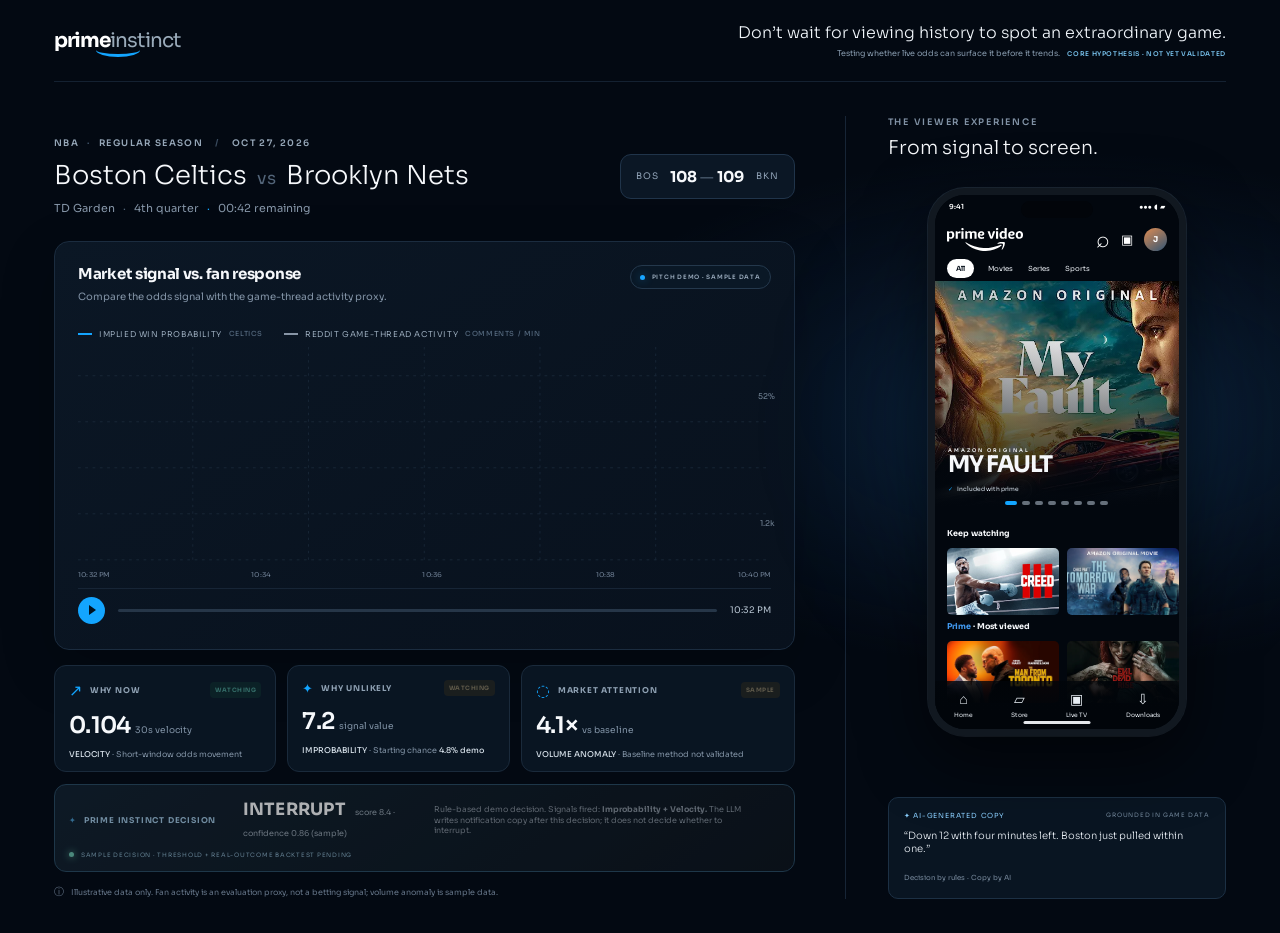
==== commit 2effa015: "Restore minute-based demo timeline" ====
--- a/demo/index.html
+++ b/demo/index.html
@@ -42,7 +42,7 @@
             <div class="chart-topline">
               <div>
                 <h2 id="chartTitle">Market signal vs. fan response</h2>
-                <p id="chartDescription">A 12-second live window: market movement arrives before fan activity.</p>
+                <p id="chartDescription">Compare the odds signal with the game-thread activity proxy.</p>
               </div>
               <span class="chart-data-badge"><i></i> PITCH DEMO · SAMPLE DATA</span>
             </div>
@@ -60,7 +60,6 @@
                   <clipPath id="chartRevealClip" class="chart-reveal-clip"><rect x="0" y="0" width="0" height="259"/></clipPath>
                 </defs>
                 <g class="grid-lines"><path d="M0 35H760M0 91H760M0 147H760M0 203H760M0 259H760"/><path d="M126 0V259M253 0V259M380 0V259M507 0V259M634 0V259"/></g>
-                <g class="second-ticks" aria-hidden="true"><path d="M63 251V259M126 251V259M190 251V259M253 251V259M317 251V259M380 251V259M443 251V259M507 251V259M570 251V259M633 251V259M697 251V259"/></g>
                 <path class="buzz-area animated-area" d="M0 231 C80 229 105 222 150 224 S220 218 254 221 S320 207 380 210 S465 196 508 200 S575 179 634 180 S700 115 760 80 L760 259 L0 259Z"/>
                 <path class="odds-area animated-area" d="M0 221 C65 220 91 212 127 215 S210 209 253 211 S332 203 380 206 S448 193 507 195 S561 183 583 177 S610 134 634 105 S680 81 703 55 S738 39 760 30 L760 259 L0 259Z"/>
                 <g clip-path="url(#chartRevealClip)">
@@ -69,7 +68,7 @@
                 </g>
                 <g class="chart-marker" id="chartMarker"><line x1="475" y1="0" x2="475" y2="259"/><circle cx="475" cy="198" r="5"/><rect x="419" y="8" width="112" height="26" rx="13"/><text x="475" y="25" text-anchor="middle">ODDS SIGNAL</text></g>
                 <g class="social-marker" id="socialMarker"><line x1="760" y1="0" x2="760" y2="259"/><circle cx="760" cy="80" r="4"/><rect x="633" y="38" width="120" height="24" rx="12"/><text x="693" y="54" text-anchor="middle">FAN ACTIVITY SPIKE</text></g>
-                <g class="chart-axis"><text x="0" y="280">4Q 00:54</text><text x="190" y="280">4Q 00:51</text><text x="378" y="280">4Q 00:48</text><text x="568" y="280">4Q 00:45</text><text x="760" y="280" text-anchor="end">4Q 00:42</text></g>
+                <g class="chart-axis"><text x="0" y="280">10:32 PM</text><text x="190" y="280">10:34</text><text x="378" y="280">10:36</text><text x="568" y="280">10:38</text><text x="760" y="280" text-anchor="end">10:40 PM</text></g>
               </svg>
             </div>
             <div class="timeline-control">
@@ -81,7 +80,7 @@
                 </span>
               </button>
               <div class="timeline-track"><div class="timeline-progress" id="timelineProgress"></div><input id="timelineSlider" type="range" min="0" max="100" value="0" aria-label="Demo timeline" /></div>
-              <span class="time-readout" id="timeReadout"><b>4Q · 00:54</b><small id="timelineDelta">LIVE WINDOW · 12s</small></span>
+              <span class="time-readout" id="timeReadout">10:32 PM</span>
             </div>
             </div>
             <section class="signal-details" id="signalDetails" aria-live="polite" hidden>
--- a/demo/alignment.css
+++ b/demo/alignment.css
@@ -218,31 +218,6 @@
   font-weight: 600;
 }
 
-/* Keep the timeline grounded in the live game clock while exposing second-level movement. */
-.second-ticks path {
-  stroke: #2a4258;
-  stroke-width: 1;
-}
-
-.time-readout {
-  display: flex;
-  flex-direction: column;
-  align-items: flex-end;
-  gap: 2px;
-  min-width: 88px;
-}
-
-.time-readout b {
-  color: #dce7f0;
-  font-size: 9px;
-  font-weight: 600;
-}
-
-.time-readout small {
-  color: #66c8f4;
-  font-size: 6px;
-  letter-spacing: .55px;
-}
 
 .signal-details-close {
   display: flex;
